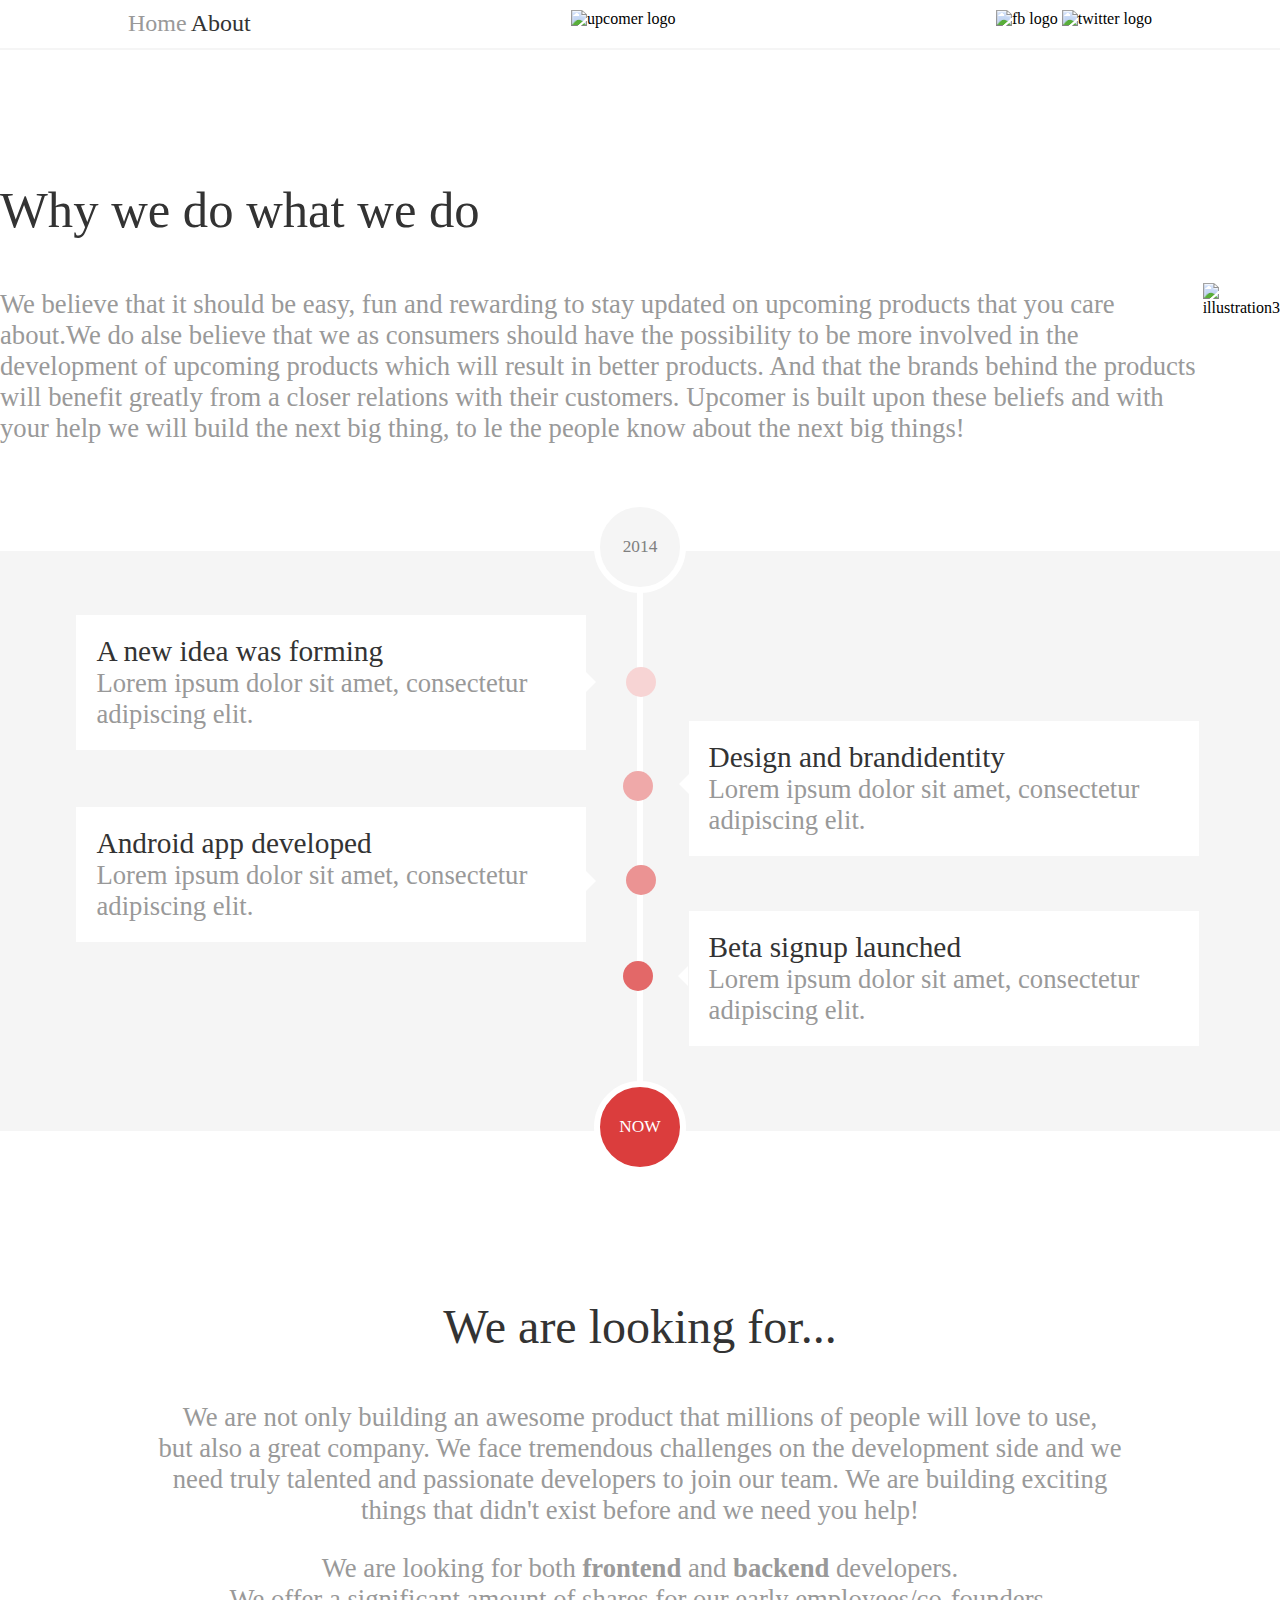
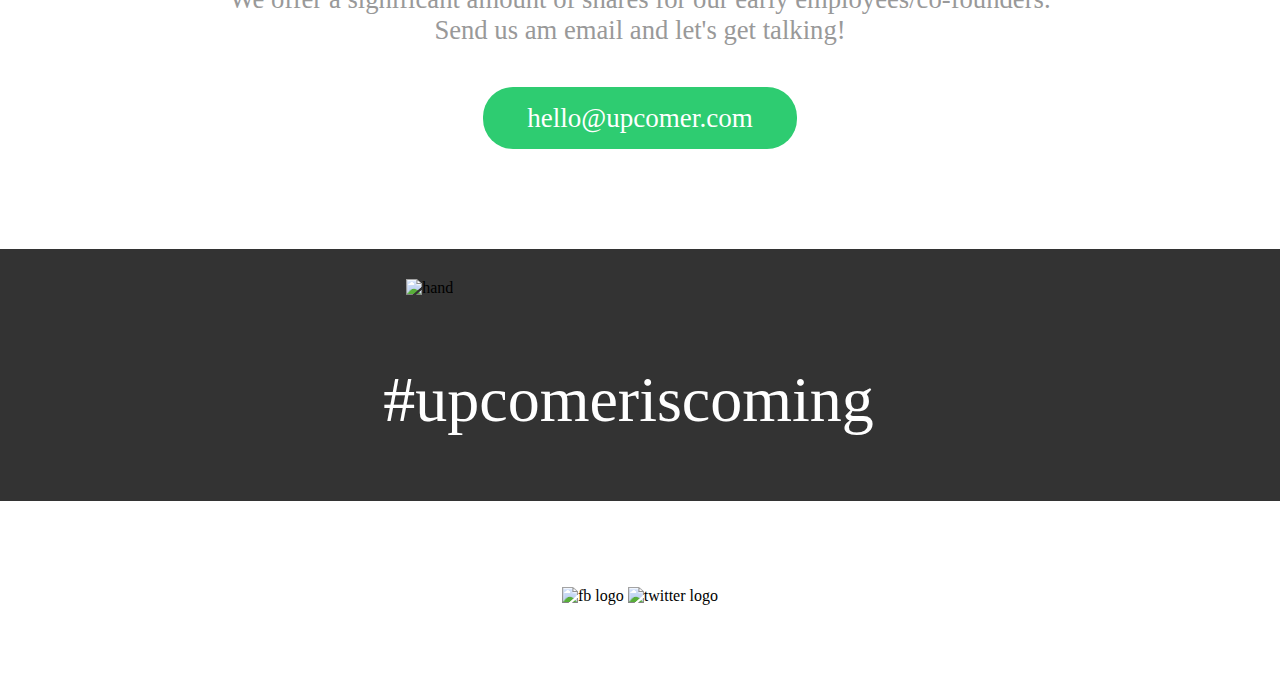
==== about.html @ 2a43a3df "Bug fixes in index page" ====
<!DOCTYPE html>
<html>
<head>
  <link rel="stylesheet" href="styles.css">
</head>
<body>
	<header>
		 <div class = "container">
		 <nav>
		 <a class="inactive" href="#home">Home</a>
		 <a class="active" href="#about">About</a>
		 </nav>	
		 <img src = "upcomer-logo.png" alt="upcomer logo">
		 <div class = "logos">
		  	 <img src = "fb-icon.png" alt="fb logo">
		  	 <img src = "tweet-icon.png" alt="twitter logo">
		 </div>
		 </div>
	</header>
	<div class="HeaderEnd">
		
	</div>

	<section class="about_why">
		<div class="Why_header">
			<p class="Why_we">Why we do what we do</p>
			<p class="We_believe">We believe that it should be easy, fun and rewarding to stay updated on upcoming products that you care about.We do alse believe that we as consumers should have the possibility to be more involved in the development of upcoming products which will result in better products. And that the brands behind the products will benefit greatly from a closer relations with their customers. Upcomer is built upon these beliefs and with your help we will build the next big thing, to le the people know about the next big things!</p>
		</div>
		<div class="illustration3">
			<img src="illustration3.png" alt="illustration3">
		</div>
	</section>

	<section class="Milestones">
		<div class="mainCircle">
			<div class="startingYear">2014</div>
		</div>
		<div class="milestoneSub">
			<div class="milestoneLeft">
				<div class="milestoneLeftTopContainer">
					<div class="milestoneLeftTop">
						<div class="milestoneHeader">A new idea was forming</div>
						<div class="milestoneContent">Lorem ipsum dolor sit amet, consectetur adipiscing elit.</div>
					</div>
					<div class="milestoneLeftTopArrow">
					</div>
					<div class="milestoneLeftTopCircle">
					</div>
				</div>
				<div class="milestoneLeftBottomContainer">
					<div class="milestoneLeftBottom">
						<div class="milestoneHeader">Android app developed</div>
						<div class="milestoneContent">Lorem ipsum dolor sit amet, consectetur adipiscing elit.</div>
					</div>
					<div class="milestoneLeftBottomArrow">
					</div>
					<div class="milestoneLeftBottomCircle">
					</div>
				</div>
			</div>
			<div class="milestoneRight">
				<div class="milestoneRightTopContainer">
					<div class="milestoneRightTop">
						<div class="milestoneHeader">Design and brandidentity</div>
						<div class="milestoneContent">Lorem ipsum dolor sit amet, consectetur adipiscing elit.</div>
					</div>
					<div class="milestoneRightTopArrow">
					</div>
					<div class="milestoneRightTopCircle">
					</div>
				</div>
				<div class="milestoneRightBottomContainer">
					<div class="milestoneRightBottom">
						<div class="milestoneHeader">Beta signup launched</div>
						<div class="milestoneContent">Lorem ipsum dolor sit amet, consectetur adipiscing elit.</div>
					</div>
					<div class="milestoneRightBottomArrow">
					</div>
					<div class="milestoneRightBottomCircle">
					</div>
				</div>
			</div>
		</div>
		<div class="nowCircle">
			<div class="now">NOW</div>
		</div>
	</section>

	<section class="lookingFor">
		<p class="looking">We are looking for...</p>
		<p class="awesomeProduct">We are not only building an awesome product that millions of people will love to use,<br>but also a great company. We face tremendous challenges on the development side and we<br>need truly talented and passionate developers to join our team. We are building exciting<br>things that didn't exist before and we need you help!</p>
		<p class="awesomeProduct">We are looking for both <strong>frontend</strong> and <strong>backend</strong> developers.<br>We offer a significant amount of shares for our early employees/co-founders.<br>Send us am email and let's get talking!</p>
		<input type="text" name="aboutEmail" class="aboutEmail" placeholder="hello@upcomer.com">
	</section>

	<section class="main6">
	<div class="main6Sub">
		<div class="hand">
			<img src="hand.png" alt="hand">
		</div>
		<p class="up">#upcomeriscoming</p>
	</div>
	</section>


</body>
<footer>
<br>
<br>
<img src = "fb-icon.png" alt="fb logo">
<img src = "tweet-icon.png" alt="twitter logo">
<br>
<br>
</footer>
---- styles.css ----
@font-face{
	font-family: Asap-Bold;
	src:url("fonts/Asap-Bold.ttf");
}

@font-face{
	font-family: Asap-Regular;
	src:url("fonts/Asap-Regular.ttf");
} 

nav {
    float: left;
}

nav a {
    color: black;
    text-align: center;
    text-decoration: none;
    font-family: Asap-Bold;
    font-size: 18pt;
}
nav a:hover {
    background-color: #111;
}
	
header{
	text-align: center;
	padding-top: 10px;
	padding-bottom: 20px;
	margin: auto;
	min-width: 1024px;
	max-width: 1024px;
}

footer{
	text-align: center;
	padding-top: 50px;
	padding-bottom: 50px;
	margin: auto;
	min-width: 1024px;
	max-width: 1024px;
}
}

.container{
	display: flex;
    justify-content: space-around;
    align-items: center;
}
.logos{
	float: right;
}

.active{
	color: #333333;
}

.inactive{
	color: #999999;
}

.main1{
	background-image: url("images/bg1_repeat.png");
}

.main2{
	align-items: center;
	text-align: center;
	background-color: #ffffff;
}

.main3and4{
	display: flex;
	flex-direction: row;
}


.main3{
	display: flex;
	flex-direction: column;
	background-color: #f5f5f5;
	padding-right: 30px;
	padding-top: 300px;
	flex:1;
	
}

.main4{
	display: flex;
	flex-direction: column;
	background-color: #f5f5f5;
	align-items: flex-start;
	padding-top: 300px;
	flex: 1;
}

.main5{
	background-image: url("images/bg2.png");
	padding-top: 40px;
	padding-bottom: 40px;
}

.main6{
	background-color:#333333;
	display: flex;
	justify-content: space-around;
	align-items: center;
	padding-top: 10px;
	
}
.main6Sub{
	display: flex;
	flex-direction: row;

}
.stay{
	font-family: Asap-Bold;
	font-size: 52pt;
	color: #ffffff;
	width: 820px;
	text-align: center;
	margin: auto;
	padding-top: 65px;
}

.we{
	font-family: Asap-Regular;
	font-size: 24pt;
	color: #ffffff;
	text-align: center;
	width: 820px;
	margin: auto;
	padding-top: 40px;

}

.coming{
	font-family: Asap-Regular;
	font-size: 16pt;
	color: #ffffff;
	text-align: center;
	padding-top: 20px;
	padding-bottom: 40px;
	margin: auto;

}

.down{
	display: block;
	margin: 0 auto;
}

.credentials{
	padding-top: 30px;
	position: relative;
	margin: auto;
	width: 370px;	
}

.email{
	font-family: Asap-Regular;
	text-align: center;
	font-size: 20.3pt;
	color: #ffffff;
	width: 269px;
	height: 60px;
	background-color: rgba(255,255,255,0.3);
	border-top-left-radius: 30px;
	border-bottom-left-radius: 30px;
	margin: 0;
	border:0;
	padding:0;
	outline: none;

}

.ok{
	font-family: Asap-Regular;
	font-size: 20.3pt;
	color: #ffffff;
	background-color: #2ecc71;
	width: 81px;
	height: 60px;
	border-top-right-radius: 30px;
	border-bottom-right-radius: 30px;
	outline: none;
	border:0;
	position: absolute;
}

body{
	margin: 0;
}

.personalize{
	text-align: center;
	font-family: Asap-Bold;
	font-size: 36pt;
	color: #333333;
	padding-top: 60px;
}

.choose{
	text-align: center;
	font-family: Asap-Regular;
	font-size: 20pt;
	color: #999999;
	margin: auto;
    width: 660px;
}


.All{
	font-family: Asap-Bold;
	font-size: 36pt;
	color: #333333;
}

.Follow{
	font-family: Asap-Regular;
	font-size: 20pt;
	color: #999999;
	width: 650px;
}

.Be_the{
	font-family: Asap-Bold;
	font-size: 36pt;
	color: #333333;
	text-align: right;
}

.Get_push{
	font-family: Asap-Regular;
	font-size: 20pt;
	color: #999999;
	text-align: right;
	width: 610px;
	padding-left: 10px;
}

.column1{
	padding-top: 100px;
	display: flex;
	flex-direction: column;
	align-items: flex-end;
}

.illustration1{
text-align: right;
}

.illustration2{
	padding-top: 60px;
}

.The_first{
	font-family: Asap-Regular;
	font-size: 24pt;
	color: #ffffff;
	text-align: center;
	width: 1200px;
    margin: auto;
    padding-top: 40px;
}

.up{
	font-family: Asap-Bold;
	font-size: 48pt;
	color: #ffffff;
	padding-top: 40px;
	margin-left: -70px;
	
}

.hand{
	padding-top: 20px;
	display: block;
	
}

.about_why{
	display: flex;
	flex-direction: row;
	margin-top: 80px;
	margin-bottom: 80px;
	align-items: center;
	text-align: left;
	justify-content: space-around;
}

.Why_we{
	font-family: Asap-Bold;
	font-size: 38pt;
	color: #333333;
}

.We_believe{
	font-family: Asap-Regular;
	font-size: 20pt;
	color: #999999;
}

.HeaderEnd{
	height: 2px;
	background-color: #f5f5f5;
}

.lookingFor{
	padding-top: 600px;
	align-items: center;
	text-align: center;
}


.looking{
	font-family: Asap-Bold;
	font-size: 36pt;
	color: #333333;
	text-align: center;
}

.awesomeProduct{
	font-family: Asap-Regular;
	font-size: 20pt;
	color: #999999;
	text-align: center;
}


::-webkit-input-placeholder {
 /* Chrome/Opera/Safari */ color: #ffffff;
  }

::-moz-placeholder {
 /* Firefox 19+ */ color: #ffffff;
  } 

.aboutEmail{
	margin-top: 15px;
	text-align: center;
	background-color: #2ecc71;
	color: #ffffff;
	font-family: Asap-Regular;
	font-size: 20.3pt;
	height: 60px;
	width: 310px;
	border-top-right-radius: 30px;
	border-bottom-right-radius: 30px;
	border-top-left-radius: 30px;
	border-bottom-left-radius: 30px;
	margin-bottom: 100px;
	outline: none;
	border: 0;
}

.Milestones{
	position: relative;
	height: 100px;
	widows: 100%;
}

.mainCircle{
	height: 80px;
	display: flex;
	width: 80px;
	border-radius: 50%;
	background-color: #f5f5f5;
	position: absolute;
	border: 6px solid transparent;
	border-color: #ffffff;
	top:-50%;
	left:50%;
	transform: translate(-50%);
	font-family: Asap-Regular;
	font-size:20.3pt;
	text-align: center;
	color:grey;
	align-items: center;
	justify-content: center;
}

.milestoneSub{
	display: flex;
	justify-content: space-between;
	flex-direction: row;
}

.milestoneLeft{
	width:49.8%;
	height:580px;
	background-color: #f5f5f5;
	display: flex;
	flex-direction: column;
	margin-bottom: 100px;
}

.milestoneRight{
	width: 49.8%;
	height:58	0px;
	background-color: #f5f5f5;
	display: flex;
	flex-direction: column;
	margin-bottom: 100px;

}

.milestoneLeftTop{
	background-color: white;
	width: 80%;
	margin-left: 12%;
	margin-top: 10%;
}

.milestoneLeftBottom{
	background-color: white;
	width: 80%;
	margin-left: 12%;
	margin-top: 9%;
}

.milestoneRightTop{
	background-color: white;
	width: 80%;
	margin-left: 46px;
	margin-top: 170px;
}

.milestoneRightBottom{
	background-color: white;
	width: 80%;
	margin-left: 46px;
	margin-top: 55px;
}

.milestoneLeftTopContainer{
	display: flex;
	flex-direction: row;
	position: relative;
}

.milestoneLeftTopArrow{
	height: 0px;
	width: 0px;
	margin-top: 19%;
	border-top: 10px solid transparent;
  	border-bottom: 10px solid transparent;
  	border-left: 10px solid white;
}

.milestoneLeftBottomContainer{
	display: flex;
	flex-direction: row;
	position: relative;
}

.milestoneLeftBottomArrow{
	height: 0px;
	width: 0px;
	margin-top: 19%;
	border-top: 10px solid transparent;
  	border-bottom: 10px solid transparent;
  	border-left: 10px solid white;
}

.milestoneRightTopContainer{
	display: flex;
	flex-direction: row;
	position: relative;
}

.milestoneRightTopArrow{
	height: 0px;
	width: 0px;
	margin-top: 35%;
	margin-left: -81.5%;
	border-top: 10px solid transparent;
  	border-bottom: 10px solid transparent;
  	border-right: 10px solid white;
}

.milestoneRightBottomContainer{
	display: flex;
	flex-direction: row;
	position: relative;
}

.milestoneRightBottomArrow{
	height: 0px;
	width: 0px;
	margin-top: 110px;
	margin-left: -521px;
	border-top: 10px solid transparent;
  	border-bottom: 10px solid transparent;
  	border-right: 10px solid white;
}

.milestoneHeader{
	font-family: Asap-Bold;
	font-size: 22pt;
	color: #333333;
	padding: 20px;
	padding-bottom: 0px;
}

.milestoneContent{
	font-family: Asap-Regular;
	font-size: 20pt;
	color: #999999;
	padding: 20px;
	padding-top: 0;

}

.milestoneLeftTopCircle{
	height: 30px;
	width: 30px;
	margin-top: 10%;
	border-radius: 50%;
	background-color: #f7d4d4;
	position: absolute;
	top:52px;
	right:-19px;
}

.milestoneLeftBottomCircle{
	height: 30px;
	width: 30px;
	border-radius: 50%;
	background-color: #eb9393;
	position: absolute;
	top:115px;
	right:-19px;
}

.milestoneRightTopCircle{
	height: 30px;
	width: 30px;
	border-radius: 50%;
	background-color: #efa9a9;
	position: absolute;
	top:220px;
	right:627px;

}

.milestoneRightBottomCircle{
	height: 30px;
	width: 30px;
	border-radius: 50%;
	background-color: #e36868;
	position: absolute;
	top:105px;
	right:627px;
}

.nowCircle{
	height: 80px;
	display: flex;
	width: 80px;
	border-radius: 50%;
	background-color: #db3d3d;
	position: absolute;
	border: 6px solid transparent;
	border-color: #ffffff;
	top:530%;
	left:50%;
	transform: translate(-50%);
	font-family: Asap-Regular;
	font-size:20.3pt;
	text-align: center;
	color:grey;
	align-items: center;
	justify-content: center;
}

.now{
	font-family: Asap-Bold;
	color: white;
	font-size: 13pt;
}

.startingYear{
	font-family: Asap-Bold;
	color: grey;
	font-size: 13pt;
}

}
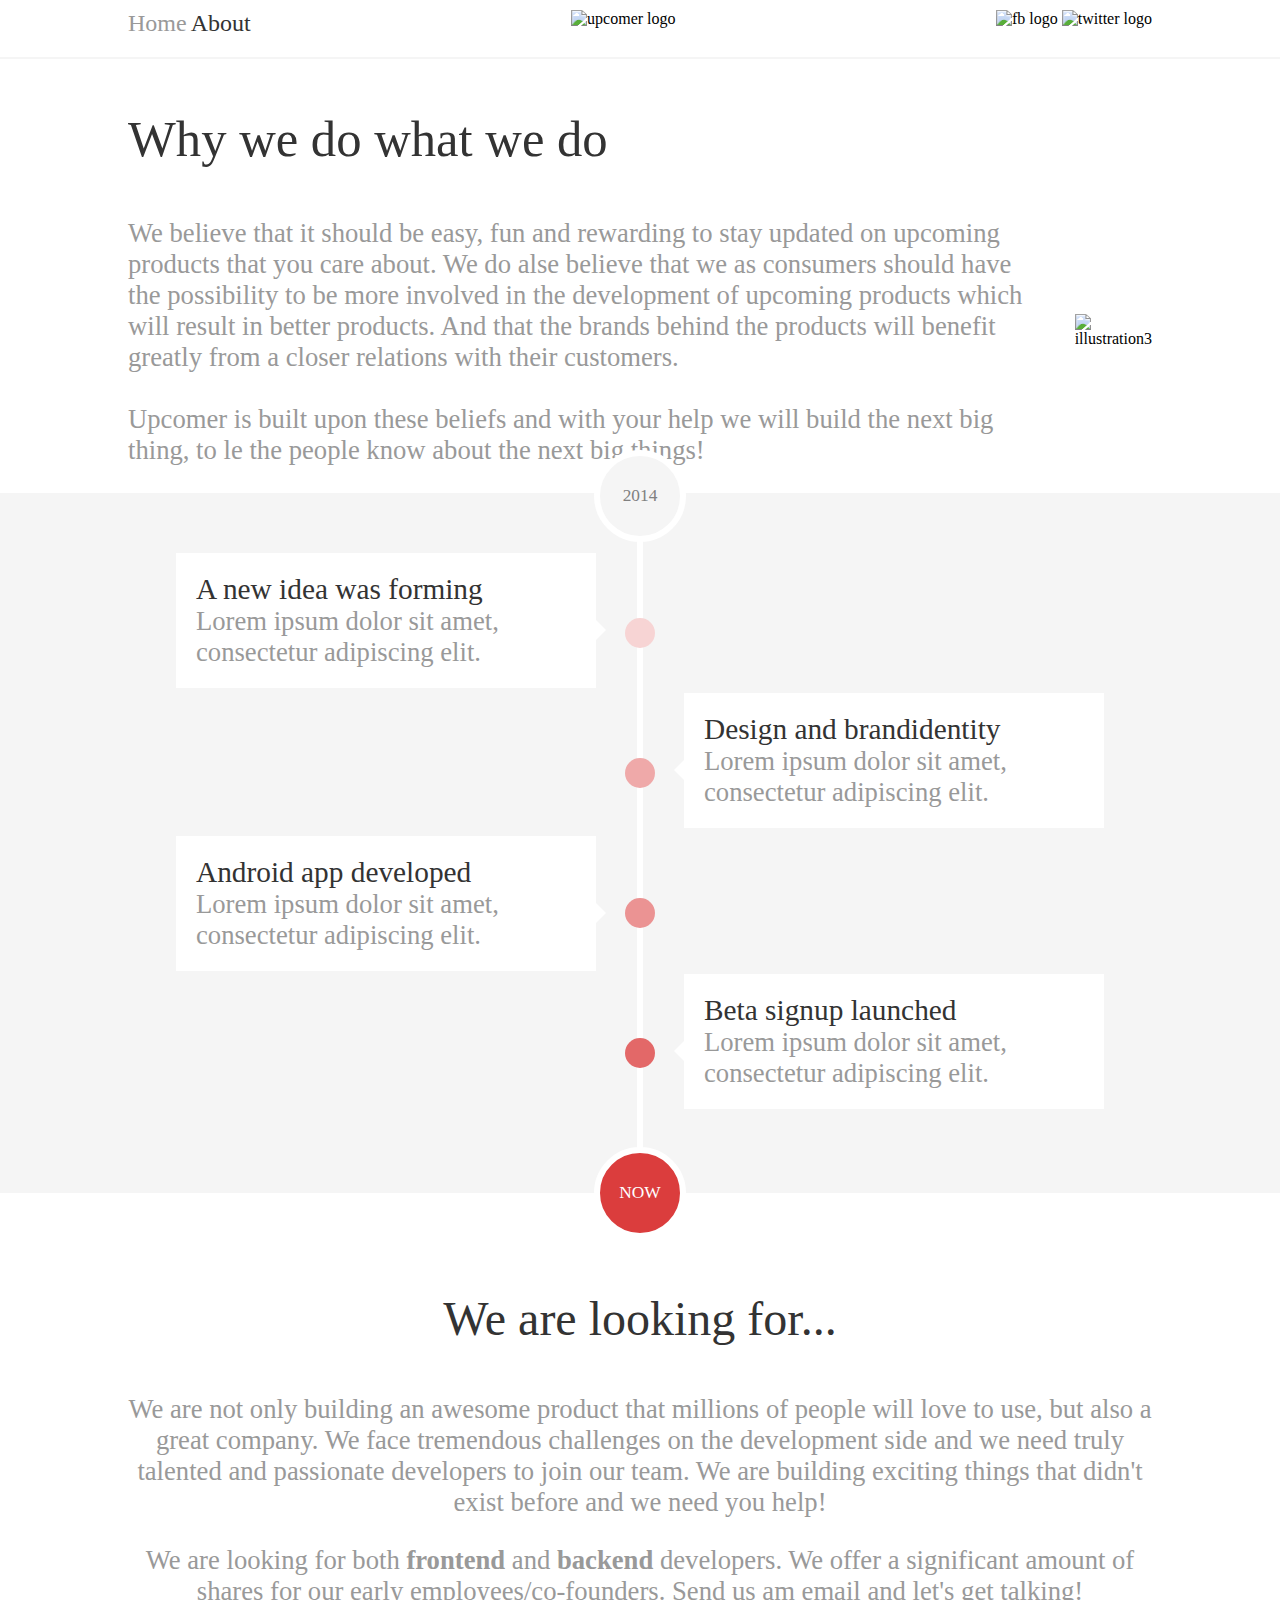
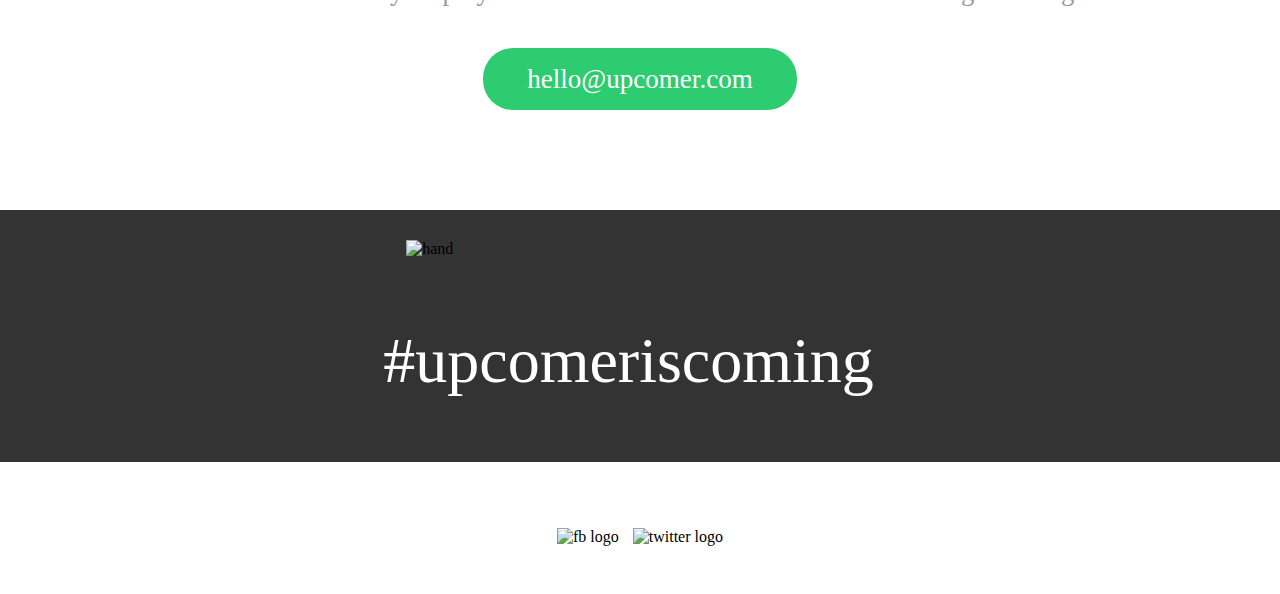
==== commit 7dde91ae: "Merge branch 'feature/banner' into 'master'" ====
--- a/about.html
+++ b/about.html
@@ -10,10 +10,10 @@
 		 <a class="inactive" href="#home">Home</a>
 		 <a class="active" href="#about">About</a>
 		 </nav>	
-		 <img src = "upcomer-logo.png" alt="upcomer logo">
+		 <img src = "images/upcomer-logo.png" alt="upcomer logo">
 		 <div class = "logos">
-		  	 <img src = "fb-icon.png" alt="fb logo">
-		  	 <img src = "tweet-icon.png" alt="twitter logo">
+		  	 <img src = "images/fb-icon.png" alt="fb logo">
+		  	 <img src = "images/tweet-icon.png" alt="twitter logo">
 		 </div>
 		 </div>
 	</header>
@@ -24,16 +24,24 @@
 	<section class="about_why">
 		<div class="Why_header">
 			<p class="Why_we">Why we do what we do</p>
-			<p class="We_believe">We believe that it should be easy, fun and rewarding to stay updated on upcoming products that you care about.We do alse believe that we as consumers should have the possibility to be more involved in the development of upcoming products which will result in better products. And that the brands behind the products will benefit greatly from a closer relations with their customers. Upcomer is built upon these beliefs and with your help we will build the next big thing, to le the people know about the next big things!</p>
+			<p class="We_believe">We believe that it should be easy, fun and rewarding to stay updated on upcoming products that you care about. We do alse believe that we as consumers should have the possibility to be more involved in the development of upcoming products which will result in better products. And that the brands behind the products will benefit greatly from a closer relations with their customers. <br> <br>Upcomer is built upon these beliefs and with your help we will build the next big thing, to le the people know about the next big things!</p>
 		</div>
 		<div class="illustration3">
-			<img src="illustration3.png" alt="illustration3">
+			<img src="images/illustration3.png" alt="illustration3">
 		</div>
 	</section>
 
 	<section class="Milestones">
 		<div class="mainCircle">
 			<div class="startingYear">2014</div>
+		</div>
+		<div class="milestoneLeftTopCircle">
+		</div>
+		<div class="milestoneLeftBottomCircle">
+		</div>
+		<div class="milestoneRightTopCircle">
+		</div>
+		<div class="milestoneRightBottomCircle">
 		</div>
 		<div class="milestoneSub">
 			<div class="milestoneLeft">
@@ -44,8 +52,6 @@
 					</div>
 					<div class="milestoneLeftTopArrow">
 					</div>
-					<div class="milestoneLeftTopCircle">
-					</div>
 				</div>
 				<div class="milestoneLeftBottomContainer">
 					<div class="milestoneLeftBottom">
@@ -53,8 +59,6 @@
 						<div class="milestoneContent">Lorem ipsum dolor sit amet, consectetur adipiscing elit.</div>
 					</div>
 					<div class="milestoneLeftBottomArrow">
-					</div>
-					<div class="milestoneLeftBottomCircle">
 					</div>
 				</div>
 			</div>
@@ -66,8 +70,6 @@
 					</div>
 					<div class="milestoneRightTopArrow">
 					</div>
-					<div class="milestoneRightTopCircle">
-					</div>
 				</div>
 				<div class="milestoneRightBottomContainer">
 					<div class="milestoneRightBottom">
@@ -75,8 +77,6 @@
 						<div class="milestoneContent">Lorem ipsum dolor sit amet, consectetur adipiscing elit.</div>
 					</div>
 					<div class="milestoneRightBottomArrow">
-					</div>
-					<div class="milestoneRightBottomCircle">
 					</div>
 				</div>
 			</div>
@@ -88,15 +88,15 @@
 
 	<section class="lookingFor">
 		<p class="looking">We are looking for...</p>
-		<p class="awesomeProduct">We are not only building an awesome product that millions of people will love to use,<br>but also a great company. We face tremendous challenges on the development side and we<br>need truly talented and passionate developers to join our team. We are building exciting<br>things that didn't exist before and we need you help!</p>
-		<p class="awesomeProduct">We are looking for both <strong>frontend</strong> and <strong>backend</strong> developers.<br>We offer a significant amount of shares for our early employees/co-founders.<br>Send us am email and let's get talking!</p>
+		<p class="awesomeProduct">We are not only building an awesome product that millions of people will love to use, but also a great company. We face tremendous challenges on the development side and we need truly talented and passionate developers to join our team. We are building exciting things that didn't exist before and we need you help!</p>
+		<p class="awesomeProduct">We are looking for both <strong>frontend</strong> and <strong>backend</strong> developers. We offer a significant amount of shares for our early employees/co-founders. Send us am email and let's get talking!</p>
 		<input type="text" name="aboutEmail" class="aboutEmail" placeholder="hello@upcomer.com">
 	</section>
 
 	<section class="main6">
 	<div class="main6Sub">
-		<div class="hand">
-			<img src="hand.png" alt="hand">
+		<div>
+			<img class="hand" src="images/hand.png" alt="hand">
 		</div>
 		<p class="up">#upcomeriscoming</p>
 	</div>
@@ -107,8 +107,8 @@
 <footer>
 <br>
 <br>
-<img src = "fb-icon.png" alt="fb logo">
-<img src = "tweet-icon.png" alt="twitter logo">
+<img src = "images/fb-icon.png" class="fbLogo" alt="fb logo">
+<img src = "images/tweet-icon.png" alt="twitter logo">
 <br>
 <br>
 </footer>	--- a/styles.css
+++ b/styles.css
@@ -34,8 +34,8 @@
 
 footer{
 	text-align: center;
-	padding-top: 50px;
-	padding-bottom: 50px;
+	padding-top: 30px;
+	padding-bottom: 30px;
 	margin: auto;
 	min-width: 1024px;
 	max-width: 1024px;
@@ -80,7 +80,8 @@
 	flex-direction: column;
 	background-color: #f5f5f5;
 	padding-right: 30px;
-	padding-top: 300px;
+	padding-top: 200px;
+	padding-bottom: 200px;
 	flex:1;
 	
 }
@@ -90,7 +91,8 @@
 	flex-direction: column;
 	background-color: #f5f5f5;
 	align-items: flex-start;
-	padding-top: 300px;
+	padding-top: 200px;
+	padding-bottom: 200px;
 	flex: 1;
 }
 
@@ -190,6 +192,7 @@
 
 body{
 	margin: 0;
+	display: grid;
 }
 
 .personalize{
@@ -254,12 +257,16 @@
 	padding-top: 60px;
 }
 
+.illustration3{
+	padding-top: 110px;
+}
+
 .The_first{
 	font-family: Asap-Regular;
 	font-size: 24pt;
 	color: #ffffff;
 	text-align: center;
-	width: 1200px;
+	width: 100%;
     margin: auto;
     padding-top: 40px;
 }
@@ -284,9 +291,18 @@
 	flex-direction: row;
 	margin-top: 80px;
 	margin-bottom: 80px;
+	padding-left: 20px;
+	padding-right: 20px;
 	align-items: center;
 	text-align: left;
 	justify-content: space-around;
+	max-width: 1024px;
+	min-width: 1024px;
+	margin: auto;
+}
+
+.Why_header{
+	padding-right: 40px;
 }
 
 .Why_we{
@@ -307,9 +323,11 @@
 }
 
 .lookingFor{
-	padding-top: 600px;
+	padding-top: 50px;
 	align-items: center;
 	text-align: center;
+	max-width: 1024px;
+    margin: auto;
 }
 
 
@@ -356,8 +374,9 @@
 
 .Milestones{
 	position: relative;
-	height: 100px;
-	widows: 100%;
+	height: 700px;
+	background-color: #f5f5f5;
+	margin: 0;
 }
 
 .mainCircle{
@@ -369,12 +388,11 @@
 	position: absolute;
 	border: 6px solid transparent;
 	border-color: #ffffff;
-	top:-50%;
+	top:-43px;
 	left:50%;
-	transform: translate(-50%);
-	font-family: Asap-Regular;
-	font-size:20.3pt;
-	text-align: center;
+	transform: translateX(-50%);
+	font-family: Asap-Regular;
+	font-size:20.3pt;	
 	color:grey;
 	align-items: center;
 	justify-content: center;
@@ -384,115 +402,124 @@
 	display: flex;
 	justify-content: space-between;
 	flex-direction: row;
+	height: 100%;
 }
 
 .milestoneLeft{
-	width:49.8%;
-	height:580px;
+	width:50%;
 	background-color: #f5f5f5;
 	display: flex;
 	flex-direction: column;
-	margin-bottom: 100px;
+	border-right: 6px solid white;
+	align-items: flex-end;
+	
 }
 
 .milestoneRight{
-	width: 49.8%;
-	height:58	0px;
+	width: 50%;
 	background-color: #f5f5f5;
 	display: flex;
 	flex-direction: column;
-	margin-bottom: 100px;
-
 }
 
 .milestoneLeftTop{
 	background-color: white;
-	width: 80%;
-	margin-left: 12%;
-	margin-top: 10%;
+
 }
 
 .milestoneLeftBottom{
 	background-color: white;
-	width: 80%;
-	margin-left: 12%;
-	margin-top: 9%;
+
 }
 
 .milestoneRightTop{
 	background-color: white;
-	width: 80%;
-	margin-left: 46px;
-	margin-top: 170px;
+
 }
 
 .milestoneRightBottom{
 	background-color: white;
-	width: 80%;
-	margin-left: 46px;
-	margin-top: 55px;
+
 }
 
 .milestoneLeftTopContainer{
 	display: flex;
 	flex-direction: row;
+	width: 420px;
+	margin-right: 41px;
+	margin-top: 60px;
 	position: relative;
 }
 
 .milestoneLeftTopArrow{
-	height: 0px;
-	width: 0px;
-	margin-top: 19%;
-	border-top: 10px solid transparent;
+	width: 0; 
+  	height: 0;
+  	border-top: 10px solid transparent;
   	border-bottom: 10px solid transparent;
   	border-left: 10px solid white;
+  	position: absolute;
+  	top: 50%;
+  	left: 100%;
 }
 
 .milestoneLeftBottomContainer{
 	display: flex;
 	flex-direction: row;
+	width: 420px;
+	margin-right: 41px;
 	position: relative;
+	margin-top: 148px;
 }
 
 .milestoneLeftBottomArrow{
-	height: 0px;
-	width: 0px;
-	margin-top: 19%;
-	border-top: 10px solid transparent;
+	width: 0; 
+  	height: 0;
+  	border-top: 10px solid transparent;
   	border-bottom: 10px solid transparent;
   	border-left: 10px solid white;
+  	position: absolute;
+  	top: 50%;
+  	left: 100%;
 }
 
 .milestoneRightTopContainer{
 	display: flex;
 	flex-direction: row;
 	position: relative;
+	width: 420px;
+	margin-left: 41px;
+	margin-top: 200px;
 }
 
 .milestoneRightTopArrow{
-	height: 0px;
-	width: 0px;
-	margin-top: 35%;
-	margin-left: -81.5%;
-	border-top: 10px solid transparent;
+	width: 0; 
+  	height: 0;
+  	border-top: 10px solid transparent;
   	border-bottom: 10px solid transparent;
   	border-right: 10px solid white;
+  	position: absolute;
+  	top: 50%;
+  	left: -10px;
 }
 
 .milestoneRightBottomContainer{
 	display: flex;
 	flex-direction: row;
+	width: 420px;
+	margin-left: 41px;
+	margin-top: 146px;
 	position: relative;
 }
 
 .milestoneRightBottomArrow{
-	height: 0px;
-	width: 0px;
-	margin-top: 110px;
-	margin-left: -521px;
-	border-top: 10px solid transparent;
+	width: 0; 
+  	height: 0;
+   	border-top: 10px solid transparent;
   	border-bottom: 10px solid transparent;
   	border-right: 10px solid white;
+  	position: absolute;
+  	top: 50%;
+  	left: -10px;
 }
 
 .milestoneHeader{
@@ -515,12 +542,12 @@
 .milestoneLeftTopCircle{
 	height: 30px;
 	width: 30px;
-	margin-top: 10%;
 	border-radius: 50%;
 	background-color: #f7d4d4;
 	position: absolute;
-	top:52px;
-	right:-19px;
+    left: 50%;
+    transform: translate(-50%,-50%);
+    top: 20%;
 }
 
 .milestoneLeftBottomCircle{
@@ -529,8 +556,9 @@
 	border-radius: 50%;
 	background-color: #eb9393;
 	position: absolute;
-	top:115px;
-	right:-19px;
+ 	left: 50%;
+    transform: translate(-50%,-50%);
+    top: 60%;
 }
 
 .milestoneRightTopCircle{
@@ -539,8 +567,9 @@
 	border-radius: 50%;
 	background-color: #efa9a9;
 	position: absolute;
-	top:220px;
-	right:627px;
+ 	left: 50%;
+    transform: translate(-50%,-50%);
+    top: 40%;
 
 }
 
@@ -550,8 +579,9 @@
 	border-radius: 50%;
 	background-color: #e36868;
 	position: absolute;
-	top:105px;
-	right:627px;
+ 	left: 50%;
+    transform: translate(-50%,-50%);
+    top: 80%;
 }
 
 .nowCircle{
@@ -563,9 +593,9 @@
 	position: absolute;
 	border: 6px solid transparent;
 	border-color: #ffffff;
-	top:530%;
-	left:50%;
-	transform: translate(-50%);
+ 	left: 50%;
+    transform: translate(-50%,-50%);
+    top: 100%;
 	font-family: Asap-Regular;
 	font-size:20.3pt;
 	text-align: center;
@@ -586,4 +616,6 @@
 	font-size: 13pt;
 }
 
+.fbLogo{
+	padding-right: 10px;
 }